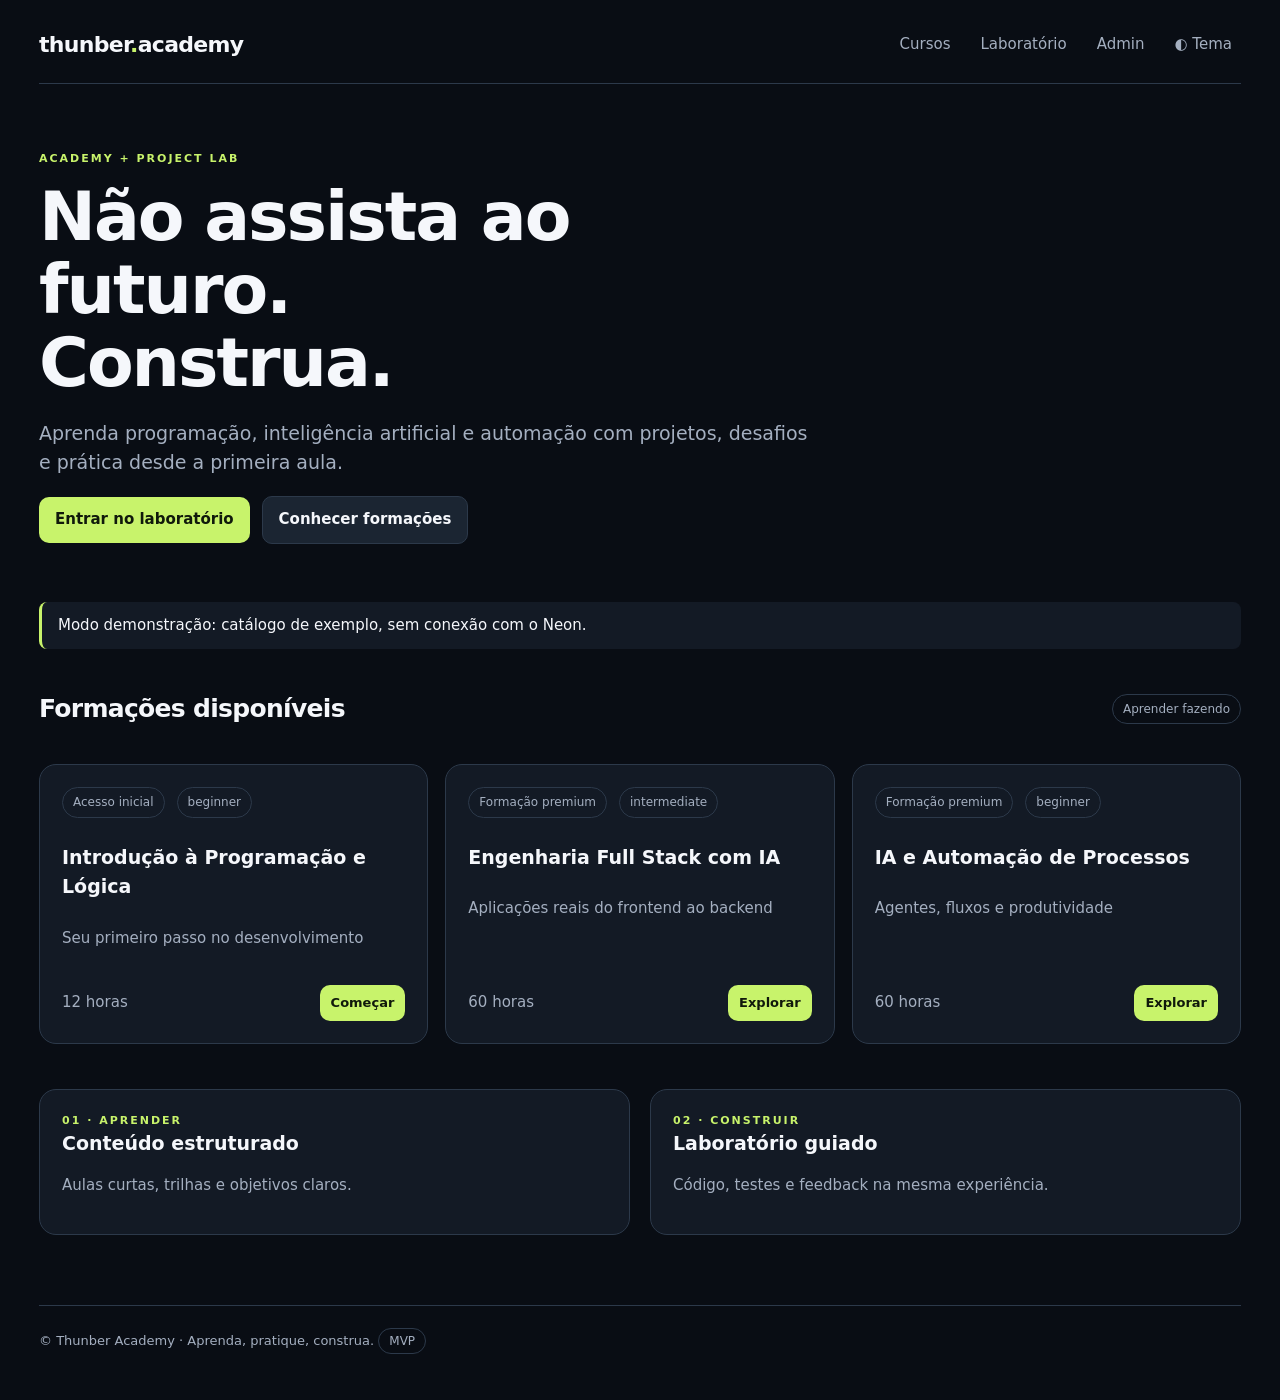
==== academy.html @ bc4617e2 "Academy" ====
<!doctype html><html lang="pt-BR"><head><meta charset="utf-8"><meta name="viewport" content="width=device-width,initial-scale=1"><meta name="description" content="Thunber Academy — tecnologia aprendida na prática"><title>Thunber Academy · Cursos</title><link rel="stylesheet" href="assets/style.css"></head><body><div class="shell"><div id="header"></div><section class="hero"><div class="eyebrow">Academy + Project Lab</div><h1>Não assista ao futuro.<br>Construa.</h1><p class="muted" style="font-size:19px">Aprenda programação, inteligência artificial e automação com projetos, desafios e prática desde a primeira aula.</p><div class="row"><a href="academy.html" class="btn">Entrar no laboratório</a><a href="#cursos" class="btn secondary">Conhecer formações</a></div></section><div class="notice" id="mode">Modo demonstração: catálogo de exemplo, sem conexão com o Neon.</div><section id="cursos"><div class="section-head"><h2>Formações disponíveis</h2><span class="pill">Aprender fazendo</span></div><div class="grid" id="courses"></div></section><section style="margin-top:45px" class="two"><div class="panel"><div class="eyebrow">01 · Aprender</div><h3>Conteúdo estruturado</h3><p class="muted">Aulas curtas, trilhas e objetivos claros.</p></div><div class="panel"><div class="eyebrow">02 · Construir</div><h3>Laboratório guiado</h3><p class="muted">Código, testes e feedback na mesma experiência.</p></div></section><div id="footer"></div></div><script src="assets/app.js"></script><script>$('#header').innerHTML=header();$('#footer').innerHTML=footer();getCourses().then(c=>{if(CONFIG.api)$('#mode').textContent='Catálogo carregado pela API configurada.';$('#courses').innerHTML=c.length?c.map(courseCard).join(''):'<p>Nenhum curso publicado.</p>'}).catch(e=>{$('#mode').textContent='Falha na API: '+e.message;$('#courses').innerHTML=SAMPLE.map(courseCard).join('')})</script></body></html>
---- assets/style.css ----
:root{--bg:#090d14;--surface:#131a25;--surface2:#1b2532;--text:#f5f7fb;--muted:#a4afc0;--accent:#c8f36b;--border:#2c394a;--danger:#ff8b8b}html[data-theme=light]{--bg:#f6f7f5;--surface:#fff;--surface2:#eef1eb;--text:#18221d;--muted:#5b665e;--accent:#44752a;--border:#d8dfd7}*{box-sizing:border-box}body{margin:0;background:var(--bg);color:var(--text);font:15px/1.55 Inter,system-ui,Arial,sans-serif}a{color:inherit;text-decoration:none}button,input,textarea,select{font:inherit}button{cursor:pointer}button:disabled{opacity:.45;cursor:not-allowed}.shell{max-width:1250px;margin:auto;padding:24px}.top{display:flex;justify-content:space-between;align-items:center;gap:15px;border-bottom:1px solid var(--border);padding-bottom:18px}.brand{font-size:22px;font-weight:850;letter-spacing:-.7px}.brand span{color:var(--accent)}.nav{display:flex;gap:12px;align-items:center;flex-wrap:wrap}.nav a,.nav button{background:transparent;border:0;color:var(--muted);padding:9px}.nav a:hover{color:var(--text)}.hero{padding:66px 0 38px;max-width:780px}.eyebrow{color:var(--accent);text-transform:uppercase;letter-spacing:2px;font-size:11px;font-weight:800}h1{font-size:clamp(36px,6vw,68px);line-height:1.07;letter-spacing:-2px;margin:14px 0}h2{font-size:25px;letter-spacing:-.7px}h3{margin:0 0 10px;font-size:19px}.muted{color:var(--muted)}.grid{display:grid;grid-template-columns:repeat(3,minmax(0,1fr));gap:17px}.card,.panel{background:var(--surface);border:1px solid var(--border);border-radius:17px;padding:22px}.card{display:flex;flex-direction:column;min-height:240px}.card .foot{margin-top:auto;padding-top:20px;display:flex;justify-content:space-between;align-items:center}.pill{border:1px solid var(--border);border-radius:30px;padding:5px 10px;color:var(--muted);font-size:12px}.btn{border:0;border-radius:10px;background:var(--accent);color:#10190b;padding:11px 16px;font-weight:750;display:inline-block}.btn.secondary{background:var(--surface2);color:var(--text);border:1px solid var(--border)}.btn.small{padding:8px 11px;font-size:13px}.row{display:flex;align-items:center;gap:12px;flex-wrap:wrap}.section-head{display:flex;justify-content:space-between;align-items:center;margin:15px 0}.two{display:grid;grid-template-columns:1fr 1fr;gap:20px}.editor{background:#080c11;color:#e8f0e5;border:1px solid var(--border);border-radius:10px;padding:16px;width:100%;min-height:230px;font:14px/1.6 ui-monospace,SFMono-Regular,Consolas,monospace;resize:vertical}.field{width:100%;background:var(--surface2);color:var(--text);border:1px solid var(--border);border-radius:10px;padding:11px;margin:5px 0 14px}.feedback{white-space:pre-wrap;background:var(--surface2);border-radius:10px;padding:15px;min-height:55px}.progress{height:8px;border-radius:10px;background:var(--surface2);overflow:hidden}.progress>div{height:100%;background:var(--accent)}.notice{border-left:3px solid var(--accent);background:var(--surface);padding:12px 16px;border-radius:8px;margin:20px 0}.error{color:var(--danger)}.hidden{display:none!important}.stack{display:grid;gap:15px}.sidebar{display:grid;grid-template-columns:260px 1fr;gap:22px;margin-top:30px}.lesson-link{display:block;padding:11px;border-radius:8px}.lesson-link:hover,.lesson-link.active{background:var(--surface2)}.footer{margin-top:70px;padding:25px 0;border-top:1px solid var(--border);color:var(--muted);font-size:13px}@media(max-width:850px){.grid{grid-template-columns:repeat(2,1fr)}.sidebar,.two{grid-template-columns:1fr}.hero{padding-top:38px}}@media(max-width:600px){.shell{padding:16px}.grid{grid-template-columns:1fr}.nav{gap:0}.nav a{font-size:12px}.card{min-height:200px}.top{align-items:flex-start}h1{letter-spacing:-1px}.hero{padding:35px 0}}
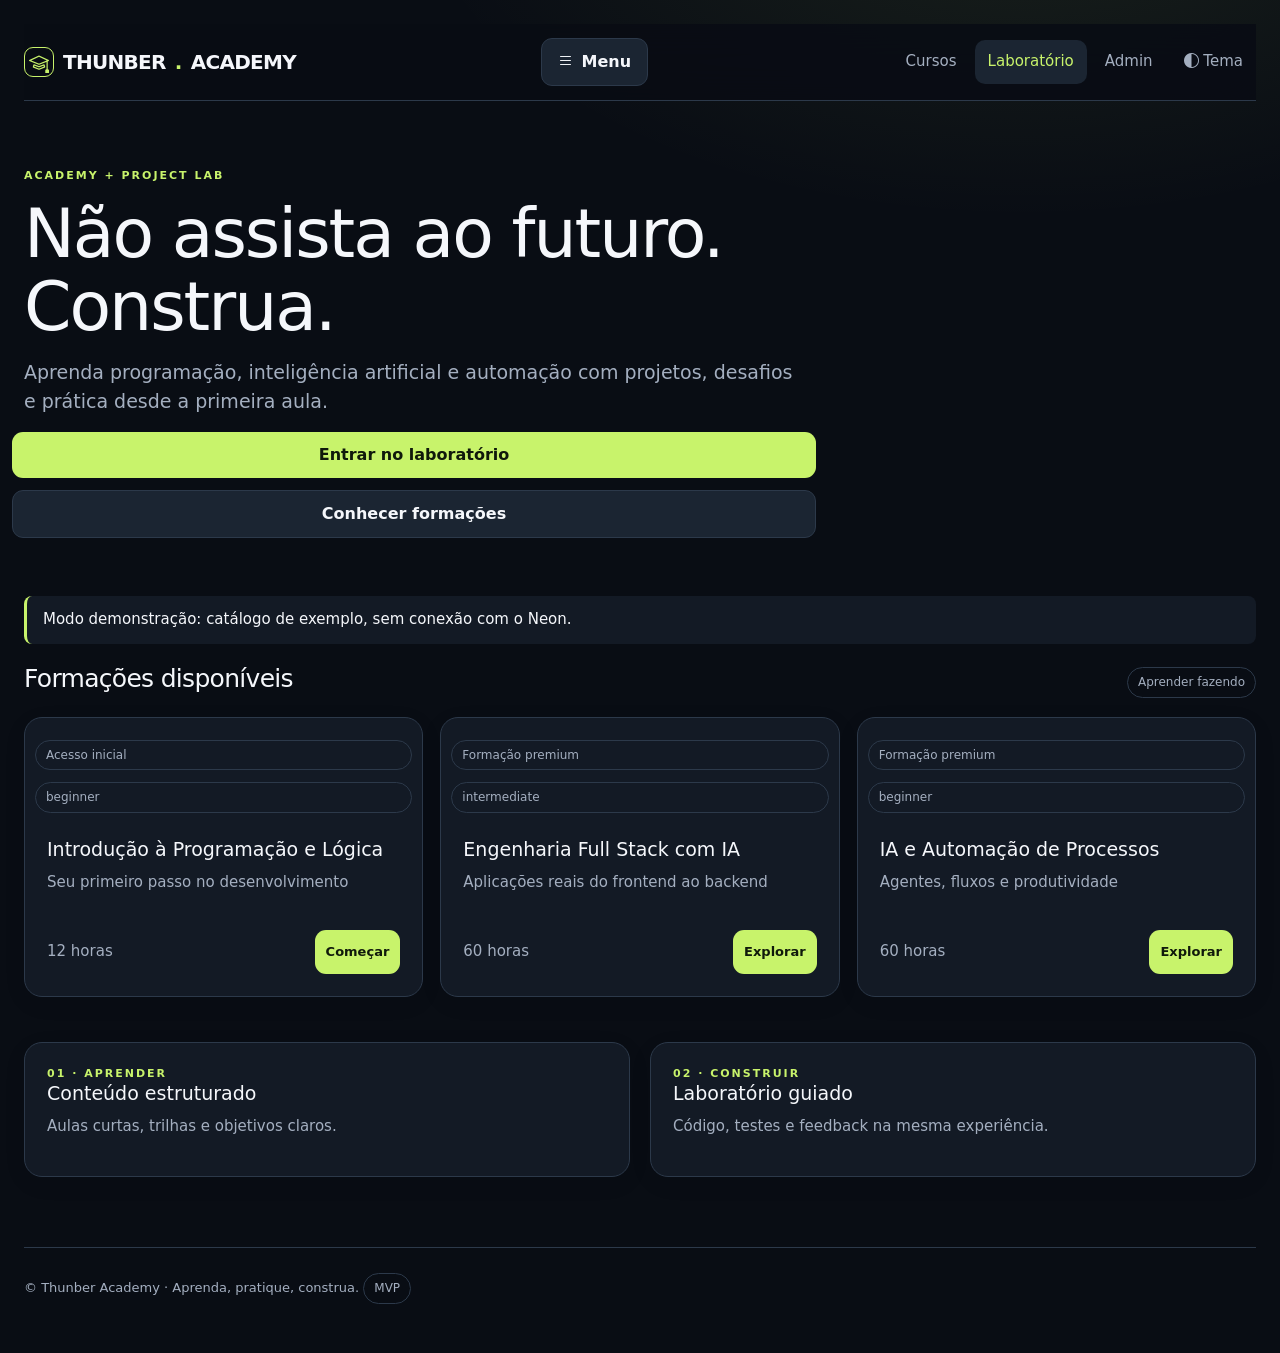
==== commit c74f3f93: "Readme" ====
--- a/academy.html
+++ b/academy.html
@@ -1 +1 @@
-<!doctype html><html lang="pt-BR"><head><meta charset="utf-8"><meta name="viewport" content="width=device-width,initial-scale=1"><meta name="description" content="Thunber Academy — tecnologia aprendida na prática"><title>Thunber Academy · Cursos</title><link rel="stylesheet" href="assets/style.css"></head><body><div class="shell"><div id="header"></div><section class="hero"><div class="eyebrow">Academy + Project Lab</div><h1>Não assista ao futuro.<br>Construa.</h1><p class="muted" style="font-size:19px">Aprenda programação, inteligência artificial e automação com projetos, desafios e prática desde a primeira aula.</p><div class="row"><a href="academy.html" class="btn">Entrar no laboratório</a><a href="#cursos" class="btn secondary">Conhecer formações</a></div></section><div class="notice" id="mode">Modo demonstração: catálogo de exemplo, sem conexão com o Neon.</div><section id="cursos"><div class="section-head"><h2>Formações disponíveis</h2><span class="pill">Aprender fazendo</span></div><div class="grid" id="courses"></div></section><section style="margin-top:45px" class="two"><div class="panel"><div class="eyebrow">01 · Aprender</div><h3>Conteúdo estruturado</h3><p class="muted">Aulas curtas, trilhas e objetivos claros.</p></div><div class="panel"><div class="eyebrow">02 · Construir</div><h3>Laboratório guiado</h3><p class="muted">Código, testes e feedback na mesma experiência.</p></div></section><div id="footer"></div></div><script src="assets/app.js"></script><script>$('#header').innerHTML=header();$('#footer').innerHTML=footer();getCourses().then(c=>{if(CONFIG.api)$('#mode').textContent='Catálogo carregado pela API configurada.';$('#courses').innerHTML=c.length?c.map(courseCard).join(''):'<p>Nenhum curso publicado.</p>'}).catch(e=>{$('#mode').textContent='Falha na API: '+e.message;$('#courses').innerHTML=SAMPLE.map(courseCard).join('')})</script></body></html>
+<!doctype html><html lang="pt-BR"><head><meta charset="utf-8"><meta name="viewport" content="width=device-width,initial-scale=1"><meta name="description" content="Thunber Academy — tecnologia aprendida na prática"><title>Thunber Academy · Cursos</title><link href="https://cdn.jsdelivr.net/npm/bootstrap@5.3.9/dist/css/bootstrap.min.css" rel="stylesheet" integrity="sha384-yEPZ7jP9S0QKiUQ0m3jjsO4ProIW7wvR9gXkI7JOGa2XVsw53Yke2bsdkBbjmmiX" crossorigin="anonymous"><link href="https://cdn.jsdelivr.net/npm/bootstrap-icons@1.13.2/font/bootstrap-icons.min.css" rel="stylesheet"><link rel="stylesheet" href="assets/style.css"><link rel="stylesheet" href="assets/design-enhancements.css"></head><body><div class="shell"><div id="header"></div><section class="hero"><div class="eyebrow">Academy + Project Lab</div><h1>Não assista ao futuro.<br>Construa.</h1><p class="muted" style="font-size:19px">Aprenda programação, inteligência artificial e automação com projetos, desafios e prática desde a primeira aula.</p><div class="row"><a href="academy.html" class="btn">Entrar no laboratório</a><a href="#cursos" class="btn secondary">Conhecer formações</a></div></section><div class="notice" id="mode">Modo demonstração: catálogo de exemplo, sem conexão com o Neon.</div><section id="cursos"><div class="section-head"><h2>Formações disponíveis</h2><span class="pill">Aprender fazendo</span></div><div class="grid" id="courses"></div></section><section style="margin-top:45px" class="two"><div class="panel"><div class="eyebrow">01 · Aprender</div><h3>Conteúdo estruturado</h3><p class="muted">Aulas curtas, trilhas e objetivos claros.</p></div><div class="panel"><div class="eyebrow">02 · Construir</div><h3>Laboratório guiado</h3><p class="muted">Código, testes e feedback na mesma experiência.</p></div></section><div id="footer"></div></div><script src="assets/app.js"></script><script>$('#header').innerHTML=header();$('#footer').innerHTML=footer();getCourses().then(c=>{if(CONFIG.api)$('#mode').textContent='Catálogo carregado pela API configurada.';$('#courses').innerHTML=c.length?c.map(courseCard).join(''):'<p>Nenhum curso publicado.</p>'}).catch(e=>{$('#mode').textContent='Falha na API: '+e.message;$('#courses').innerHTML=SAMPLE.map(courseCard).join('')})</script><script src="https://cdn.jsdelivr.net/npm/bootstrap@5.3.9/dist/js/bootstrap.bundle.min.js" integrity="sha384-WyOxWvTyr1QaMPfiPJSv76iReVthorl5uWlFtZPyK0IEB0hGzo9y5Bp9mYanr8Bu" crossorigin="anonymous"></script><script defer src="assets/design-enhancements.js"></script></body></html>
--- a/assets/design-enhancements.css
+++ b/assets/design-enhancements.css
@@ -0,0 +1,14 @@
+/* Thunber Academy UI layer — Bootstrap-enhanced, brand-token driven */
+:root{--bs-body-bg:var(--bg);--bs-body-color:var(--text);--bs-border-color:var(--border);--bs-primary:var(--accent);--bs-card-bg:var(--surface);--bs-secondary-color:var(--muted);--focus-ring:color-mix(in srgb,var(--accent) 45%,transparent)}
+html{scroll-behavior:smooth}body{min-height:100vh;background:radial-gradient(ellipse 65% 35% at 80% -10%,color-mix(in srgb,var(--accent) 9%,transparent),transparent 75%),var(--bg);color:var(--text)}
+.shell{max-width:1320px}.top{position:sticky;top:0;z-index:1030;padding:14px 0;background:color-mix(in srgb,var(--bg) 91%,transparent);backdrop-filter:blur(18px);-webkit-backdrop-filter:blur(18px)}
+.brand{display:inline-flex;align-items:center;gap:9px;white-space:nowrap;font-size:20px}.brand-icon{width:30px;height:30px;border:1px solid var(--accent);border-radius:9px;display:grid;place-items:center;color:var(--accent)}
+.nav{gap:5px}.nav a,.nav button{border-radius:10px;min-height:42px;padding:10px 13px;transition:background .2s,color .2s,transform .2s}.nav a:hover,.nav button:hover{background:var(--surface2);color:var(--text)}.nav a[aria-current=page]{background:var(--surface2);color:var(--accent)}
+.card,.panel{border-radius:18px;box-shadow:0 6px 24px rgba(0,0,0,.06);transition:border-color .2s,transform .25s,box-shadow .25s}.card:hover{transform:translateY(-3px);border-color:color-mix(in srgb,var(--accent) 42%,var(--border));box-shadow:0 14px 32px rgba(0,0,0,.12)}
+.btn:not(.btn-close){display:inline-flex;align-items:center;justify-content:center;gap:8px;min-height:44px;border-radius:11px;transition:transform .18s,box-shadow .18s,background .18s}.btn:hover:not(:disabled){transform:translateY(-1px);box-shadow:0 6px 16px color-mix(in srgb,var(--accent) 15%,transparent)}.btn:active{transform:scale(.98)}
+.btn.secondary{background:var(--surface2);color:var(--text)}.pill{display:inline-flex;align-items:center;gap:6px}.field,.editor{transition:border-color .2s,box-shadow .2s}.field:focus,.editor:focus{outline:0;border-color:var(--accent);box-shadow:0 0 0 3px var(--focus-ring)}
+button:focus-visible,a:focus-visible,[tabindex]:focus-visible{outline:3px solid var(--accent);outline-offset:3px}.hero{position:relative}.hero h1{max-width:850px}.section-head{gap:12px}.progress{height:9px}.progress>div{transition:width .45s ease}
+.mobile-menu-toggle{display:none;background:var(--surface2)!important;border:1px solid var(--border)!important;color:var(--text)!important}.toast-container{z-index:1200}.toast{background:var(--surface);color:var(--text);border:1px solid var(--border)}
+[data-reveal]{opacity:0;transform:translateY(15px);transition:opacity .55s ease,transform .55s ease}[data-reveal].is-visible{opacity:1;transform:none}
+@media(max-width:760px){.top{align-items:center;flex-wrap:wrap}.mobile-menu-toggle{display:inline-flex!important;align-items:center;justify-content:center;gap:7px}.nav{display:none;width:100%;flex-direction:column;align-items:stretch;padding:8px 0 3px}.nav.is-open{display:flex}.nav a,.nav button{width:100%;text-align:left;justify-content:flex-start}.shell{padding:14px}.hero{padding-top:38px}.card{min-height:unset}.btn{min-height:46px}}
+@media(prefers-reduced-motion:reduce){html{scroll-behavior:auto}*,*::before,*::after{animation-duration:.01ms!important;transition-duration:.01ms!important}[data-reveal]{opacity:1;transform:none}}
